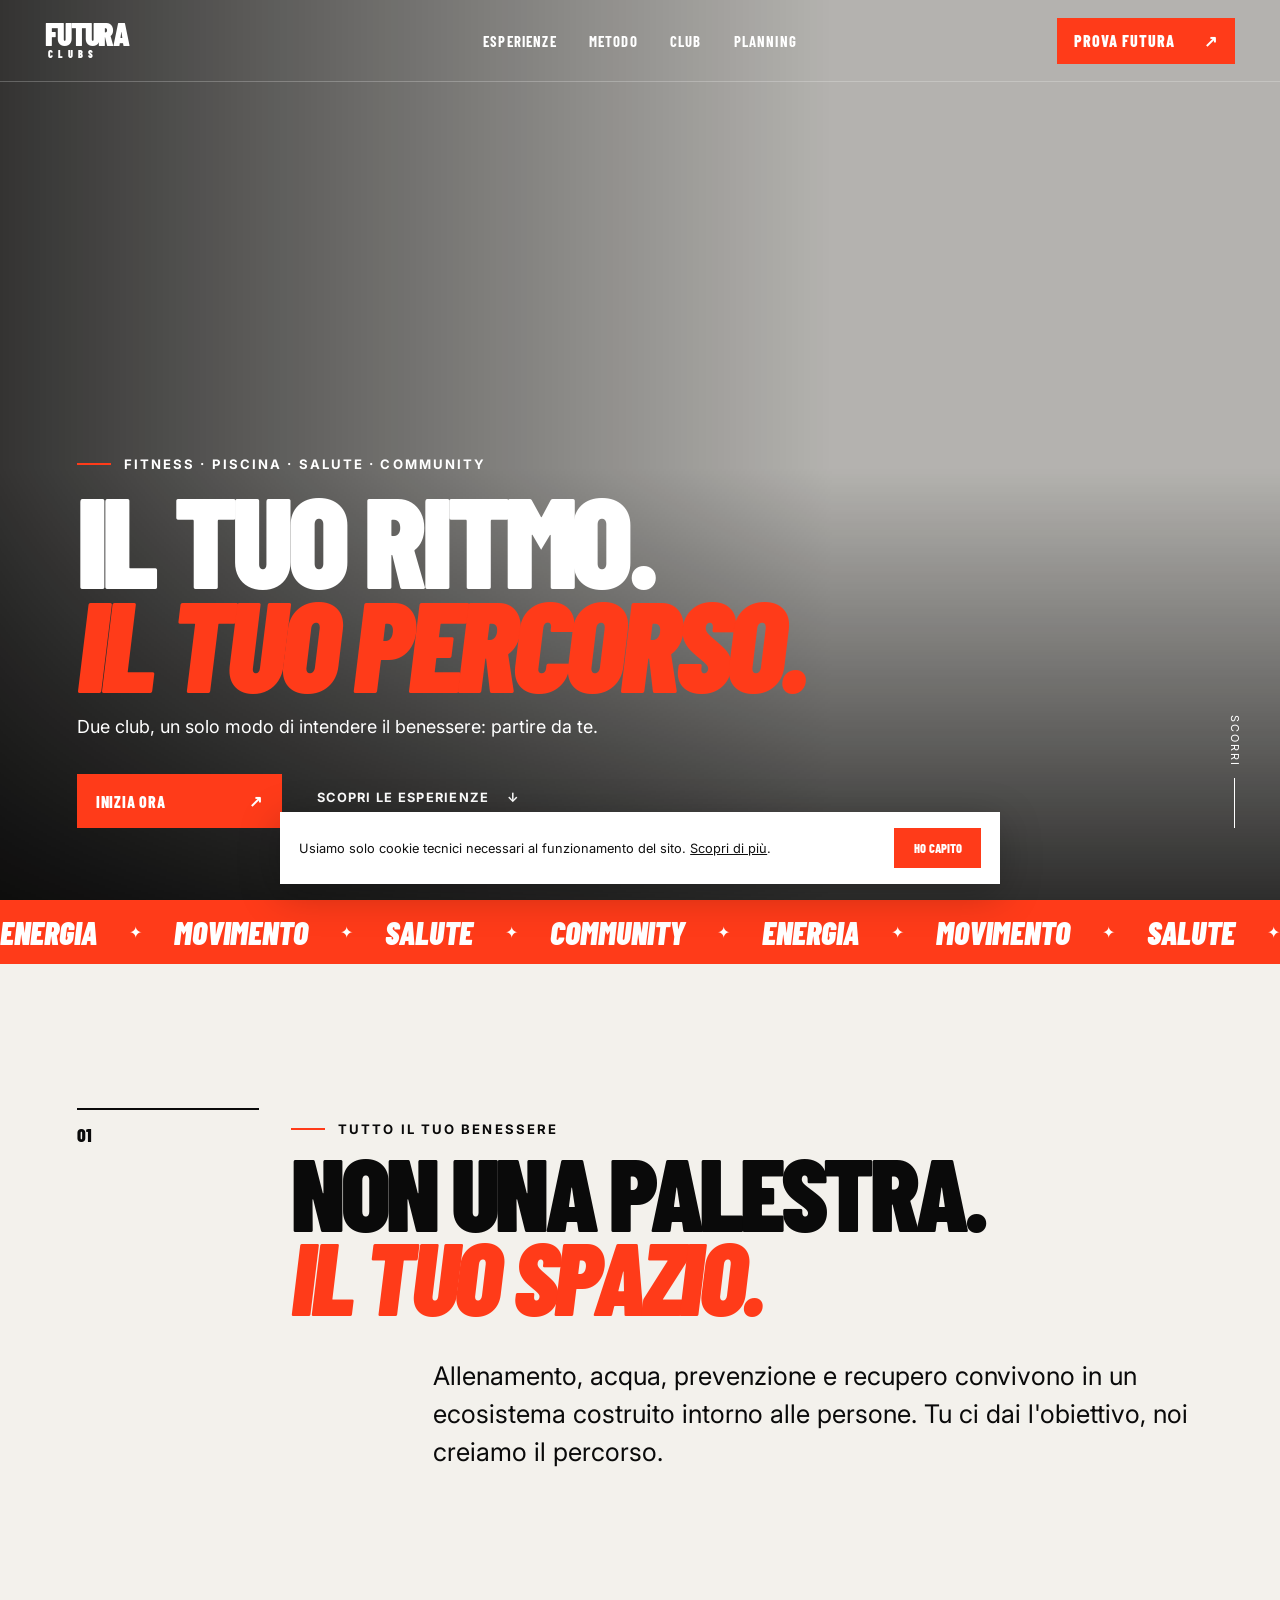
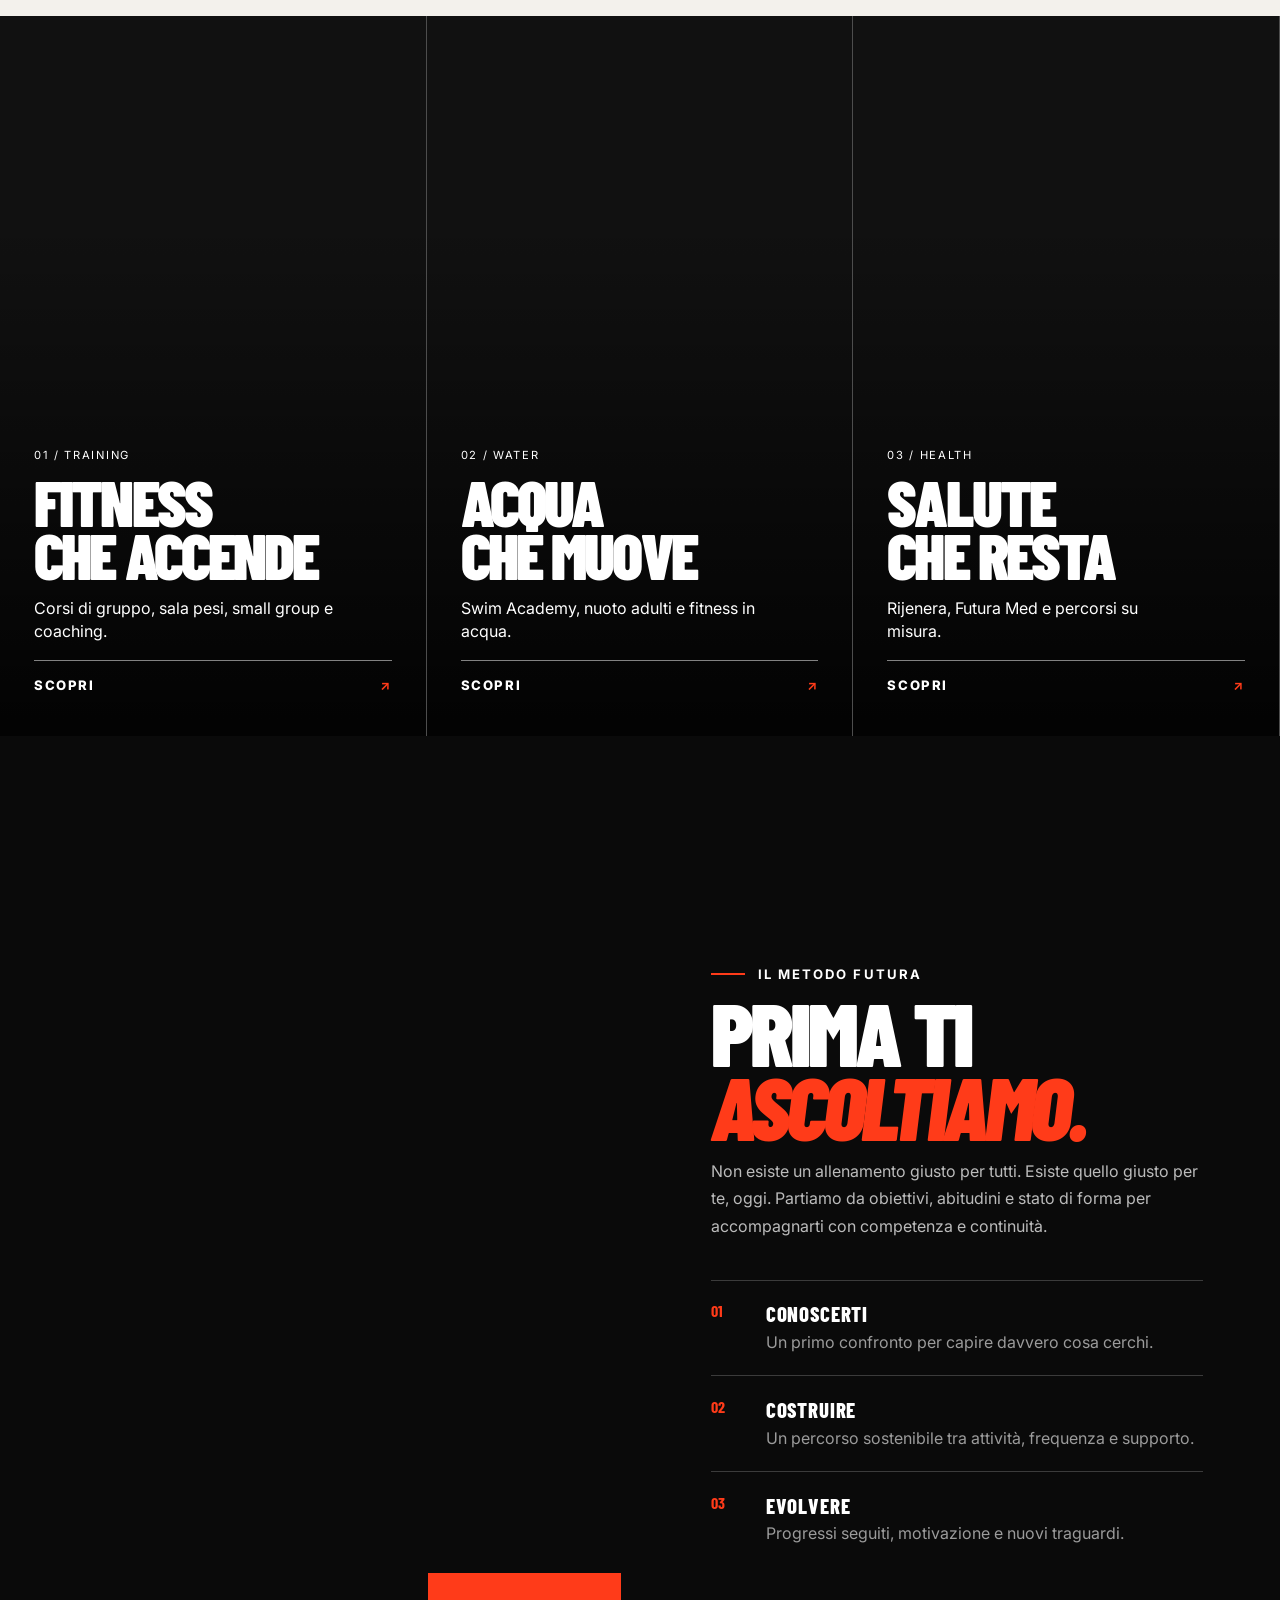
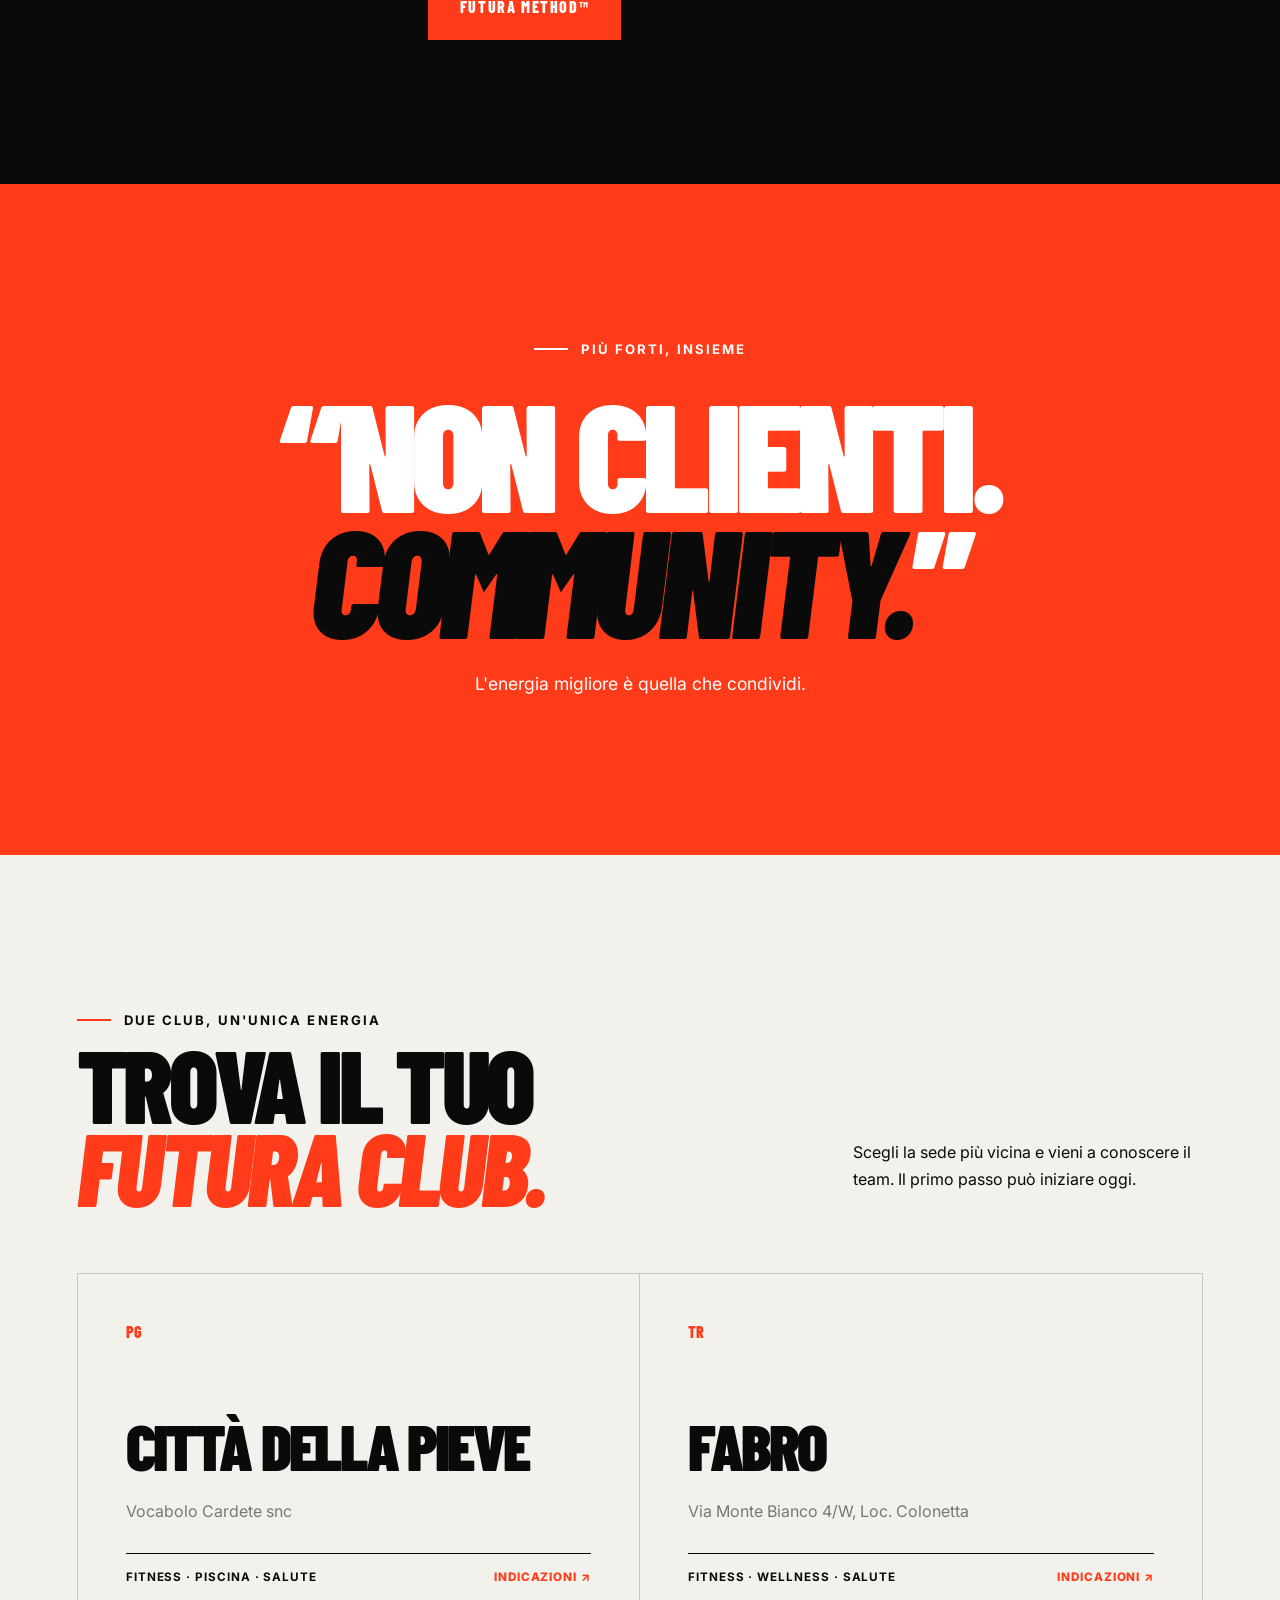
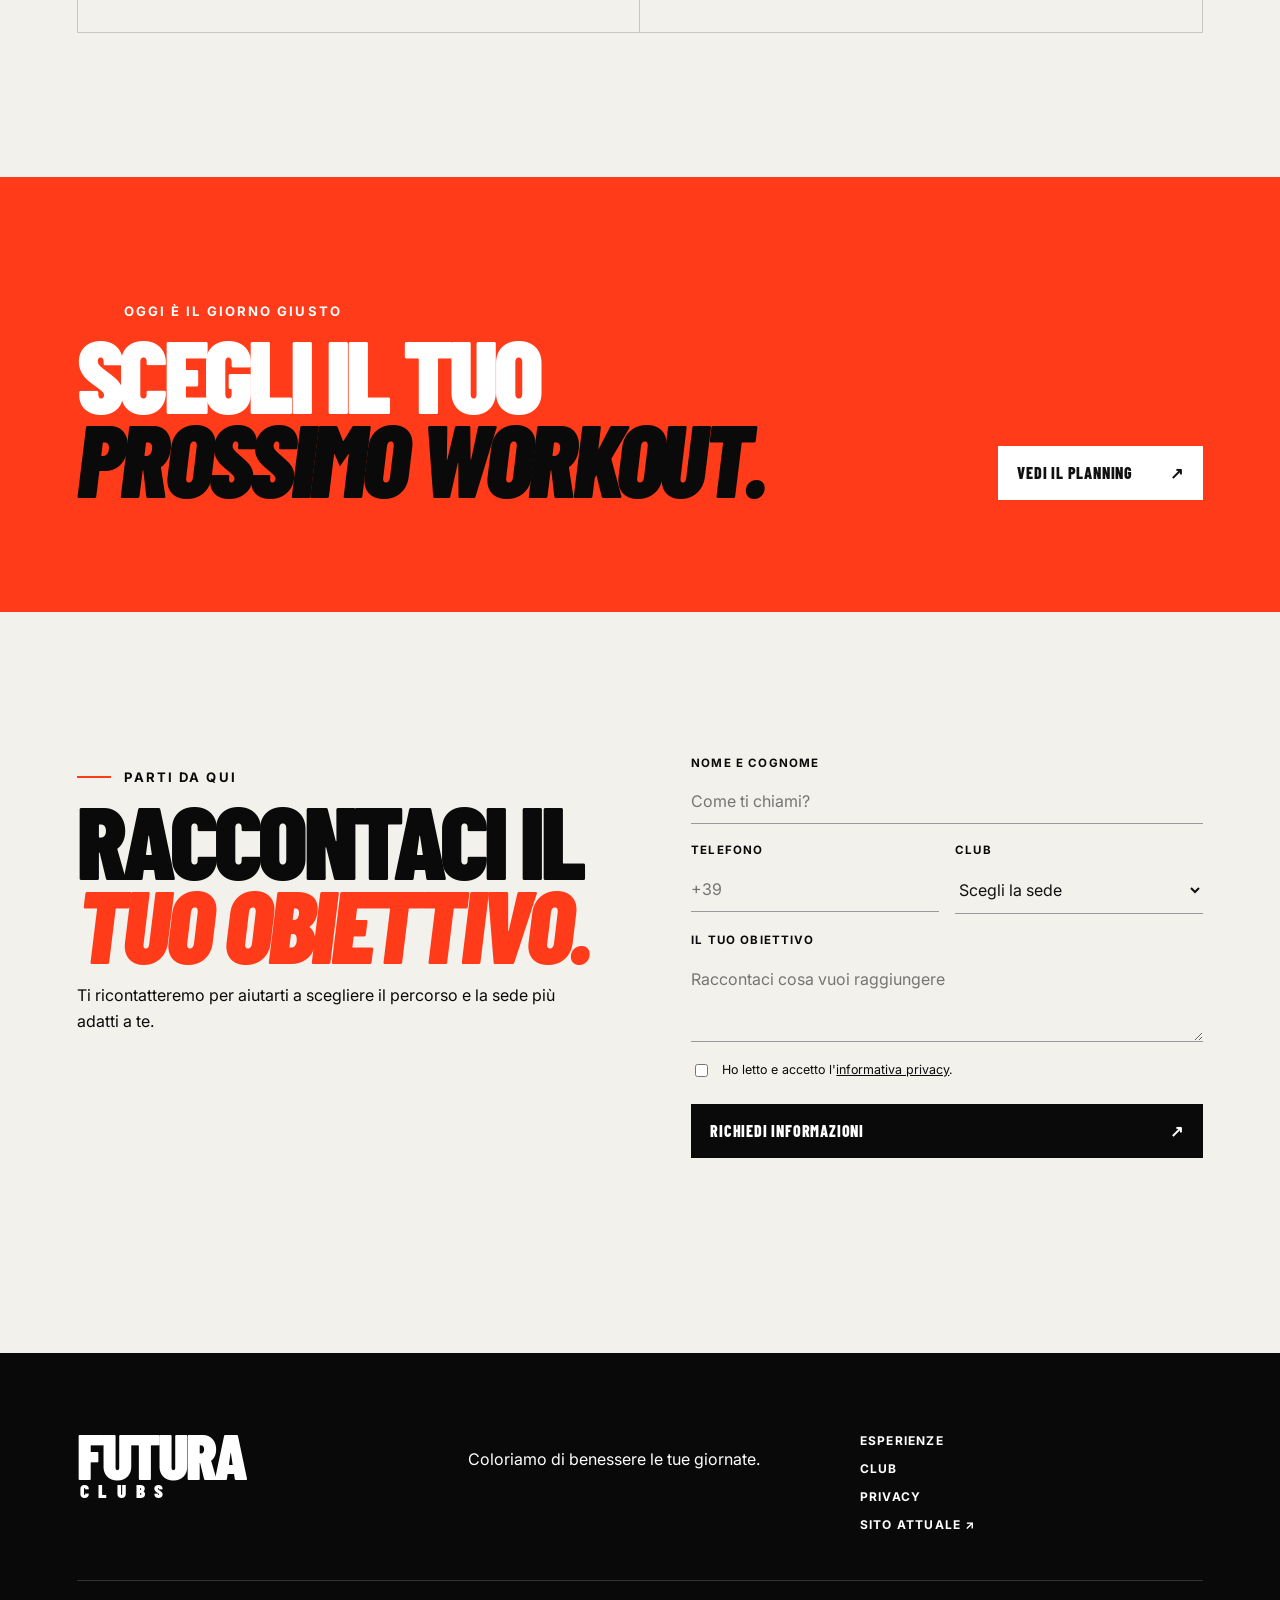
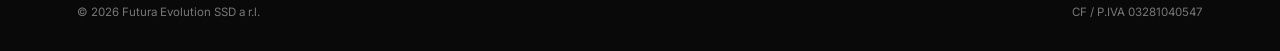
==== index.html @ 69bd761c "Add index.html for immersive Futura Clubs website" ====
<!doctype html>
<html lang="it">
<head>
  <meta charset="utf-8"><meta name="viewport" content="width=device-width,initial-scale=1"><meta name="theme-color" content="#0b0b0b">
  <meta name="description" content="Futura Clubs: fitness, piscina, salute e benessere a Città della Pieve e Fabro.">
  <title>Futura Clubs — Il tuo ritmo. Il tuo percorso.</title>
  <link rel="preconnect" href="https://fonts.googleapis.com"><link rel="preconnect" href="https://fonts.gstatic.com" crossorigin>
  <link href="https://fonts.googleapis.com/css2?family=Barlow+Condensed:ital,wght@0,600;0,700;0,800;0,900;1,800&family=Inter:wght@400;500;600&display=swap" rel="stylesheet">
  <link rel="stylesheet" href="styles.css"><script src="script.js" defer></script>
</head>
<body>
  <a class="skip-link" href="#main">Vai al contenuto</a>
  <header class="site-header" id="top">
    <a class="brand" href="#top" aria-label="Futura Clubs home"><span>FUTURA</span><small>CLUBS</small></a>
    <nav class="desktop-nav" aria-label="Navigazione principale"><a href="#experience">Esperienze</a><a href="#method">Metodo</a><a href="#clubs">Club</a><a href="#planning">Planning</a></nav>
    <a class="header-cta" href="#contact">PROVA FUTURA <span>↗</span></a>
    <button class="menu-toggle" aria-expanded="false" aria-controls="mobile-menu" aria-label="Apri menu"><span></span><span></span></button>
    <nav class="mobile-nav" id="mobile-menu" aria-label="Menu mobile"><a href="#experience">Esperienze</a><a href="#method">Metodo</a><a href="#clubs">Club</a><a href="#planning">Planning</a><a href="#contact">Prova Futura</a></nav>
  </header>
  <main id="main">
    <section class="hero" aria-labelledby="hero-title">
      <div class="hero-media" role="img" aria-label="Allenamento di gruppo ad alta energia"></div><div class="hero-overlay"></div>
      <div class="hero-content"><p class="eyebrow reveal">FITNESS · PISCINA · SALUTE · COMMUNITY</p><h1 id="hero-title" class="reveal">IL TUO RITMO.<br><em>IL TUO PERCORSO.</em></h1><p class="hero-copy reveal">Due club, un solo modo di intendere il benessere: partire da te.</p><div class="hero-actions reveal"><a class="btn btn-primary" href="#contact">INIZIA ORA <span>↗</span></a><a class="text-link" href="#experience">SCOPRI LE ESPERIENZE <span>↓</span></a></div></div>
      <div class="scroll-cue" aria-hidden="true">SCORRI <span></span></div>
    </section>
    <section class="ticker" aria-label="I valori di Futura Clubs"><div class="ticker-track"><span>ENERGIA</span><i>✦</i><span>MOVIMENTO</span><i>✦</i><span>SALUTE</span><i>✦</i><span>COMMUNITY</span><i>✦</i><span>ENERGIA</span><i>✦</i><span>MOVIMENTO</span><i>✦</i><span>SALUTE</span><i>✦</i><span>COMMUNITY</span><i>✦</i></div></section>
    <section class="intro section-pad" id="experience"><div class="section-number">01</div><div class="intro-copy"><p class="eyebrow dark reveal">TUTTO IL TUO BENESSERE</p><h2 class="reveal">NON UNA PALESTRA.<br><em>IL TUO SPAZIO.</em></h2><p class="lead reveal">Allenamento, acqua, prevenzione e recupero convivono in un ecosistema costruito intorno alle persone. Tu ci dai l'obiettivo, noi creiamo il percorso.</p></div></section>
    <section class="experiences">
      <article class="experience-card fitness"><div class="card-bg"></div><div class="card-shade"></div><div class="card-content"><span>01 / TRAINING</span><h3>FITNESS<br>CHE ACCENDE</h3><p>Corsi di gruppo, sala pesi, small group e coaching.</p><a href="#contact">SCOPRI <b>↗</b></a></div></article>
      <article class="experience-card swim"><div class="card-bg"></div><div class="card-shade"></div><div class="card-content"><span>02 / WATER</span><h3>ACQUA<br>CHE MUOVE</h3><p>Swim Academy, nuoto adulti e fitness in acqua.</p><a href="#contact">SCOPRI <b>↗</b></a></div></article>
      <article class="experience-card health"><div class="card-bg"></div><div class="card-shade"></div><div class="card-content"><span>03 / HEALTH</span><h3>SALUTE<br>CHE RESTA</h3><p>Rijenera, Futura Med e percorsi su misura.</p><a href="#contact">SCOPRI <b>↗</b></a></div></article>
    </section>
    <section class="method section-pad" id="method">
      <div class="method-visual reveal"><div class="image-label">FUTURA METHOD™</div></div>
      <div class="method-copy"><p class="eyebrow reveal">IL METODO FUTURA</p><h2 class="reveal">PRIMA TI<br><em>ASCOLTIAMO.</em></h2><p class="reveal">Non esiste un allenamento giusto per tutti. Esiste quello giusto per te, oggi. Partiamo da obiettivi, abitudini e stato di forma per accompagnarti con competenza e continuità.</p><ol class="steps"><li class="reveal"><b>01</b><div><strong>CONOSCERTI</strong><span>Un primo confronto per capire davvero cosa cerchi.</span></div></li><li class="reveal"><b>02</b><div><strong>COSTRUIRE</strong><span>Un percorso sostenibile tra attività, frequenza e supporto.</span></div></li><li class="reveal"><b>03</b><div><strong>EVOLVERE</strong><span>Progressi seguiti, motivazione e nuovi traguardi.</span></div></li></ol></div>
    </section>
    <section class="manifesto"><p class="eyebrow reveal">PIÙ FORTI, INSIEME</p><blockquote class="reveal">“NON CLIENTI.<br><em>COMMUNITY.</em>”</blockquote><p class="reveal">L'energia migliore è quella che condividi.</p></section>
    <section class="clubs section-pad" id="clubs">
      <div class="clubs-head"><div><p class="eyebrow dark reveal">DUE CLUB, UN'UNICA ENERGIA</p><h2 class="reveal">TROVA IL TUO<br><em>FUTURA CLUB.</em></h2></div><p class="reveal">Scegli la sede più vicina e vieni a conoscere il team. Il primo passo può iniziare oggi.</p></div>
      <div class="club-grid"><article class="club-card reveal"><span>PG</span><h3>CITTÀ DELLA PIEVE</h3><p>Vocabolo Cardete snc</p><div class="club-meta"><b>FITNESS · PISCINA · SALUTE</b><a href="https://maps.google.com/?q=Vocabolo+Cardete+Citta+della+Pieve" target="_blank" rel="noopener">INDICAZIONI ↗</a></div></article><article class="club-card reveal"><span>TR</span><h3>FABRO</h3><p>Via Monte Bianco 4/W, Loc. Colonetta</p><div class="club-meta"><b>FITNESS · WELLNESS · SALUTE</b><a href="https://maps.google.com/?q=Via+Monte+Bianco+4W+Fabro" target="_blank" rel="noopener">INDICAZIONI ↗</a></div></article></div>
    </section>
    <section class="planning" id="planning"><div><p class="eyebrow reveal">OGGI È IL GIORNO GIUSTO</p><h2 class="reveal">SCEGLI IL TUO<br><em>PROSSIMO WORKOUT.</em></h2></div><a class="btn btn-light reveal" href="https://www.futuraclubs.it/planning/" target="_blank" rel="noopener">VEDI IL PLANNING <span>↗</span></a></section>
    <section class="contact section-pad" id="contact">
      <div class="contact-copy"><p class="eyebrow dark reveal">PARTI DA QUI</p><h2 class="reveal">RACCONTACI IL<br><em>TUO OBIETTIVO.</em></h2><p class="reveal">Ti ricontatteremo per aiutarti a scegliere il percorso e la sede più adatti a te.</p></div>
      <form class="lead-form reveal" id="lead-form"><div class="field"><label for="name">Nome e cognome</label><input id="name" name="name" autocomplete="name" required placeholder="Come ti chiami?"></div><div class="field-row"><div class="field"><label for="phone">Telefono</label><input id="phone" name="phone" type="tel" autocomplete="tel" required placeholder="+39"></div><div class="field"><label for="club">Club</label><select id="club" name="club" required><option value="">Scegli la sede</option><option>Città della Pieve</option><option>Fabro</option></select></div></div><div class="field"><label for="goal">Il tuo obiettivo</label><textarea id="goal" name="goal" rows="3" placeholder="Raccontaci cosa vuoi raggiungere"></textarea></div><label class="check"><input type="checkbox" required><span>Ho letto e accetto l'<a href="privacy.html">informativa privacy</a>.</span></label><button class="btn btn-dark" type="submit">RICHIEDI INFORMAZIONI <span>↗</span></button><p class="form-status" role="status"></p></form>
    </section>
  </main>
  <footer><div class="footer-brand"><span>FUTURA</span><small>CLUBS</small></div><p>Coloriamo di benessere le tue giornate.</p><div class="footer-links"><a href="#experience">Esperienze</a><a href="#clubs">Club</a><a href="privacy.html">Privacy</a><a href="https://www.futuraclubs.it" target="_blank" rel="noopener">Sito attuale ↗</a></div><div class="footer-bottom"><span>© <span id="year"></span> Futura Evolution SSD a r.l.</span><span>CF / P.IVA 03281040547</span></div></footer>
  <div class="cookie-banner" role="dialog" aria-label="Preferenze cookie"><p>Usiamo solo cookie tecnici necessari al funzionamento del sito. <a href="privacy.html">Scopri di più</a>.</p><button id="accept-cookies">HO CAPITO</button></div>
</body></html>
---- styles.css ----
:root{--ink:#0a0a0a;--paper:#f3f1ec;--white:#fff;--accent:#ff3b19;--line:rgba(10,10,10,.18);--display:"Barlow Condensed",sans-serif;--body:"Inter",sans-serif}
*{box-sizing:border-box}html{scroll-behavior:smooth}body{margin:0;background:var(--paper);color:var(--ink);font-family:var(--body);font-size:16px;overflow-x:hidden}a{color:inherit;text-decoration:none}button,input,select,textarea{font:inherit}.skip-link{position:fixed;left:1rem;top:-5rem;background:#fff;padding:1rem;z-index:1000}.skip-link:focus{top:1rem}
.site-header{height:82px;padding:0 3.5vw;position:absolute;inset:0 0 auto;z-index:20;display:grid;grid-template-columns:1fr auto 1fr;align-items:center;color:#fff;border-bottom:1px solid rgba(255,255,255,.23);transition:.25s}.brand,.footer-brand{font-family:var(--display);font-weight:900;line-height:.68;letter-spacing:-.05em;font-size:2rem;display:flex;flex-direction:column;width:max-content}.brand small,.footer-brand small{font-size:.64rem;letter-spacing:.5em;margin:7px 0 0 3px}.desktop-nav{display:flex;gap:2rem;font-family:var(--display);font-weight:700;font-size:.92rem;letter-spacing:.08em;text-transform:uppercase}.desktop-nav a{position:relative}.desktop-nav a:after{content:"";height:2px;background:var(--accent);position:absolute;left:0;right:100%;bottom:-7px;transition:.25s}.desktop-nav a:hover:after{right:0}.header-cta{justify-self:end;background:var(--accent);padding:13px 17px;font-family:var(--display);font-weight:800;letter-spacing:.06em}.header-cta span,.btn span{margin-left:1.6rem}.menu-toggle,.mobile-nav{display:none}
.hero{height:100svh;min-height:680px;color:#fff;position:relative;display:flex;align-items:flex-end;padding:0 6vw 8vh;overflow:hidden}.hero-media{position:absolute;inset:0;background:url("https://images.unsplash.com/photo-1534438327276-14e5300c3a48?auto=format&fit=crop&w=2200&q=88") center 35%/cover;animation:heroZoom 14s ease-out both}.hero-overlay{position:absolute;inset:0;background:linear-gradient(90deg,rgba(0,0,0,.79) 0%,rgba(0,0,0,.26) 65%),linear-gradient(0deg,rgba(0,0,0,.75),transparent 48%)}@keyframes heroZoom{from{transform:scale(1.08)}to{transform:scale(1)}}.hero-content{position:relative;z-index:2;max-width:1040px}.eyebrow{font:700 .82rem var(--body);letter-spacing:.16em;color:#fff;text-transform:uppercase;display:flex;align-items:center;gap:.8rem}.eyebrow:before{content:"";width:34px;height:2px;background:var(--accent)}.eyebrow.dark{color:var(--ink)}h1,h2,h3,blockquote{font-family:var(--display);font-weight:900;text-transform:uppercase;margin:0;line-height:.82;letter-spacing:-.045em}h1{font-size:clamp(4.8rem,10vw,10rem)}h1 em,h2 em,blockquote em{color:var(--accent);font-style:italic}.hero-copy{font-size:clamp(1rem,1.4vw,1.25rem);max-width:530px;line-height:1.6}.hero-actions{display:flex;align-items:center;gap:2.2rem;margin-top:2rem}.btn{display:inline-flex;align-items:center;justify-content:space-between;border:0;min-width:205px;padding:17px 19px;font-family:var(--display);font-weight:800;letter-spacing:.05em;cursor:pointer;transition:.2s}.btn:hover{transform:translateY(-3px)}.btn-primary{background:var(--accent);color:#fff}.text-link{font:700 .8rem var(--body);letter-spacing:.1em;border-bottom:1px solid rgba(255,255,255,.55);padding-bottom:7px}.text-link span{margin-left:.8rem}.scroll-cue{position:absolute;right:3vw;bottom:8vh;z-index:2;font-size:.68rem;letter-spacing:.18em;writing-mode:vertical-rl;display:flex;align-items:center;gap:.7rem}.scroll-cue span{height:50px;width:1px;background:#fff}
.ticker{background:var(--accent);color:#fff;overflow:hidden;padding:13px 0}.ticker-track{display:flex;gap:2rem;width:max-content;animation:ticker 24s linear infinite;align-items:center}.ticker span{font:900 2rem var(--display);font-style:italic}.ticker i{font-style:normal}@keyframes ticker{to{transform:translateX(-50%)}}
.section-pad{padding:9rem 6vw}.intro{display:grid;grid-template-columns:1fr 5fr;gap:2rem}.section-number{font:800 1.2rem var(--display);border-top:2px solid;padding-top:.8rem}.intro-copy{max-width:980px}.intro h2,.clubs h2,.contact h2{font-size:clamp(4rem,8vw,8.4rem)}.lead{font-size:clamp(1.15rem,2vw,1.65rem);line-height:1.5;max-width:770px;margin:2.4rem 0 0 auto}
.experiences{display:grid;grid-template-columns:repeat(3,1fr);min-height:720px;background:#111}.experience-card{position:relative;overflow:hidden;color:#fff;min-height:720px;border-right:1px solid rgba(255,255,255,.25)}.card-bg,.card-shade{position:absolute;inset:0;transition:transform .65s}.fitness .card-bg{background:url("https://images.unsplash.com/photo-1574680096145-d05b474e2155?auto=format&fit=crop&w=1200&q=84") center/cover}.swim .card-bg{background:url("https://images.unsplash.com/photo-1530549387789-4c1017266635?auto=format&fit=crop&w=1200&q=84") center/cover}.health .card-bg{background:url("https://images.unsplash.com/photo-1518611012118-696072aa579a?auto=format&fit=crop&w=1200&q=84") center/cover}.card-shade{background:linear-gradient(0deg,rgba(0,0,0,.85),rgba(0,0,0,.02) 70%)}.experience-card:hover .card-bg{transform:scale(1.06)}.card-content{position:absolute;inset:auto 8% 6%;z-index:2}.card-content>span{font-size:.7rem;letter-spacing:.15em}.card-content h3{font-size:clamp(3.2rem,5vw,5.4rem);margin:.8rem 0 1rem}.card-content p{min-height:44px;max-width:300px;line-height:1.45}.card-content a{display:flex;justify-content:space-between;border-top:1px solid rgba(255,255,255,.5);padding-top:1rem;font:800 .82rem var(--body);letter-spacing:.12em}.card-content b{color:var(--accent)}
.method{background:var(--ink);color:#fff;display:grid;grid-template-columns:1.05fr .95fr;gap:7vw;align-items:center}.method-visual{height:760px;background:url("https://images.unsplash.com/photo-1581009146145-b5ef050c2e1e?auto=format&fit=crop&w=1400&q=88") center/cover;position:relative}.image-label{position:absolute;bottom:0;right:0;background:var(--accent);padding:1.5rem 2rem;font:800 1rem var(--display);letter-spacing:.1em}.method-copy h2{font-size:clamp(4rem,7vw,7rem)}.method-copy>p:not(.eyebrow){max-width:590px;color:#bbb;line-height:1.7}.steps{list-style:none;padding:1.5rem 0 0;margin:0}.steps li{display:grid;grid-template-columns:55px 1fr;border-top:1px solid #3b3b3b;padding:1.3rem 0}.steps li>b{color:var(--accent);font-family:var(--display)}.steps strong{display:block;font:800 1.3rem var(--display);letter-spacing:.04em}.steps span{display:block;color:#9b9b9b;margin-top:.3rem;line-height:1.45}
.manifesto{background:var(--accent);color:#fff;text-align:center;padding:9rem 2rem}.manifesto .eyebrow{justify-content:center}.manifesto .eyebrow:before{background:#fff}.manifesto blockquote{font-size:clamp(5rem,12vw,12rem);margin:2rem 0}.manifesto blockquote em{color:var(--ink)}.manifesto>p:last-child{font-size:1.1rem}
.clubs-head{display:grid;grid-template-columns:2fr 1fr;align-items:end;gap:6vw}.clubs-head>p{line-height:1.7}.club-grid{display:grid;grid-template-columns:1fr 1fr;margin-top:4rem}.club-card{border:1px solid var(--line);padding:3rem;min-height:360px;display:flex;flex-direction:column;transition:.3s}.club-card+article{border-left:0}.club-card:hover{background:var(--ink);color:#fff}.club-card>span{color:var(--accent);font:800 1rem var(--display)}.club-card h3{font-size:clamp(3rem,5vw,5.8rem);margin:auto 0 .8rem}.club-card p{color:#777}.club-meta{display:flex;justify-content:space-between;align-items:center;border-top:1px solid currentColor;padding-top:1rem;margin-top:1rem;font-size:.73rem;letter-spacing:.08em}.club-meta a{color:var(--accent);font-weight:800}
.planning{background:var(--accent);color:#fff;padding:7rem 6vw;display:flex;justify-content:space-between;align-items:end}.planning h2{font-size:clamp(4rem,8vw,8rem)}.planning h2 em{color:var(--ink)}.btn-light{background:#fff;color:#111}.contact{display:grid;grid-template-columns:1fr 1fr;gap:8vw}.contact-copy p:last-child{max-width:520px;line-height:1.65}.field{display:flex;flex-direction:column;gap:.6rem;margin-bottom:1.2rem}.field-row{display:grid;grid-template-columns:1fr 1fr;gap:1rem}.field label{font:700 .72rem var(--body);letter-spacing:.1em;text-transform:uppercase}.field input,.field select,.field textarea{border:0;border-bottom:1px solid #999;background:transparent;padding:12px 0;border-radius:0;color:#111;outline:none}.field input:focus,.field select:focus,.field textarea:focus{border-color:var(--accent)}.check{display:flex;gap:.7rem;font-size:.78rem;line-height:1.5;margin:1rem 0 1.5rem}.check a{text-decoration:underline}.btn-dark{background:var(--ink);color:#fff;width:100%}.form-status{min-height:24px;font-size:.85rem;color:#296a37}
footer{background:#090909;color:#fff;padding:5rem 6vw 2rem;display:grid;grid-template-columns:1fr 1fr 1fr;gap:3rem;align-items:start}.footer-brand{font-size:4rem}.footer-brand small{font-size:1.2rem}.footer-links{display:grid;gap:.8rem;text-transform:uppercase;font:700 .75rem var(--body);letter-spacing:.1em}.footer-bottom{grid-column:1/-1;border-top:1px solid #333;padding-top:1.5rem;display:flex;justify-content:space-between;color:#777;font-size:.72rem}
.cookie-banner{position:fixed;z-index:50;left:1rem;right:1rem;bottom:1rem;background:#fff;color:#111;box-shadow:0 10px 40px rgba(0,0,0,.25);padding:1rem 1.2rem;display:none;align-items:center;justify-content:space-between;gap:2rem;max-width:720px;margin:auto}.cookie-banner.show{display:flex}.cookie-banner p{font-size:.8rem;line-height:1.5;margin:0}.cookie-banner a{text-decoration:underline}.cookie-banner button{border:0;background:var(--accent);color:#fff;font:800 .78rem var(--display);padding:.8rem 1.2rem;white-space:nowrap}.reveal{opacity:0;transform:translateY(28px);transition:opacity .75s ease,transform .75s ease}.reveal.visible{opacity:1;transform:none}
@media(max-width:900px){.site-header{grid-template-columns:1fr auto;height:70px}.desktop-nav,.header-cta{display:none}.menu-toggle{display:flex;width:42px;height:42px;background:none;border:0;flex-direction:column;align-items:center;justify-content:center;gap:7px}.menu-toggle span{width:26px;height:2px;background:#fff}.mobile-nav{display:flex;position:fixed;inset:70px 0 auto;max-height:0;overflow:hidden;background:#0a0a0a;flex-direction:column;transition:max-height .35s}.mobile-nav.open{max-height:410px}.mobile-nav a{padding:1.1rem 6vw;border-bottom:1px solid #282828;font:800 1.4rem var(--display)}.hero{padding:0 6vw 8vh;min-height:620px}.scroll-cue{display:none}.hero-actions{align-items:flex-start;flex-direction:column;gap:1.3rem}.section-pad{padding:6rem 6vw}.intro{grid-template-columns:1fr}.section-number{width:50px}.experiences{grid-template-columns:1fr}.experience-card{min-height:570px}.method{grid-template-columns:1fr}.method-visual{height:520px}.clubs-head,.contact{grid-template-columns:1fr}.club-grid{grid-template-columns:1fr}.club-card+article{border-left:1px solid var(--line);border-top:0}.planning{align-items:flex-start;gap:3rem;flex-direction:column}footer{grid-template-columns:1fr 1fr}.footer-bottom{grid-column:1/-1}}
@media(max-width:560px){h1{font-size:4.4rem}.hero-copy{max-width:290px}.intro h2,.clubs h2,.contact h2{font-size:3.7rem}.experience-card{min-height:520px}.method-visual{height:440px}.method-copy h2,.planning h2{font-size:3.8rem}.manifesto{padding:6rem 1rem}.manifesto blockquote{font-size:4.2rem}.club-card{padding:2rem;min-height:310px}.club-card h3{font-size:3.3rem}.club-meta{align-items:flex-start;gap:1rem;flex-direction:column}.field-row{grid-template-columns:1fr}footer{grid-template-columns:1fr}.footer-bottom{flex-direction:column;gap:.6rem}.cookie-banner{align-items:stretch;flex-direction:column;gap:.8rem}.cookie-banner button{width:100%}}
@media(prefers-reduced-motion:reduce){html{scroll-behavior:auto}.hero-media,.ticker-track{animation:none}.reveal{opacity:1;transform:none;transition:none}}
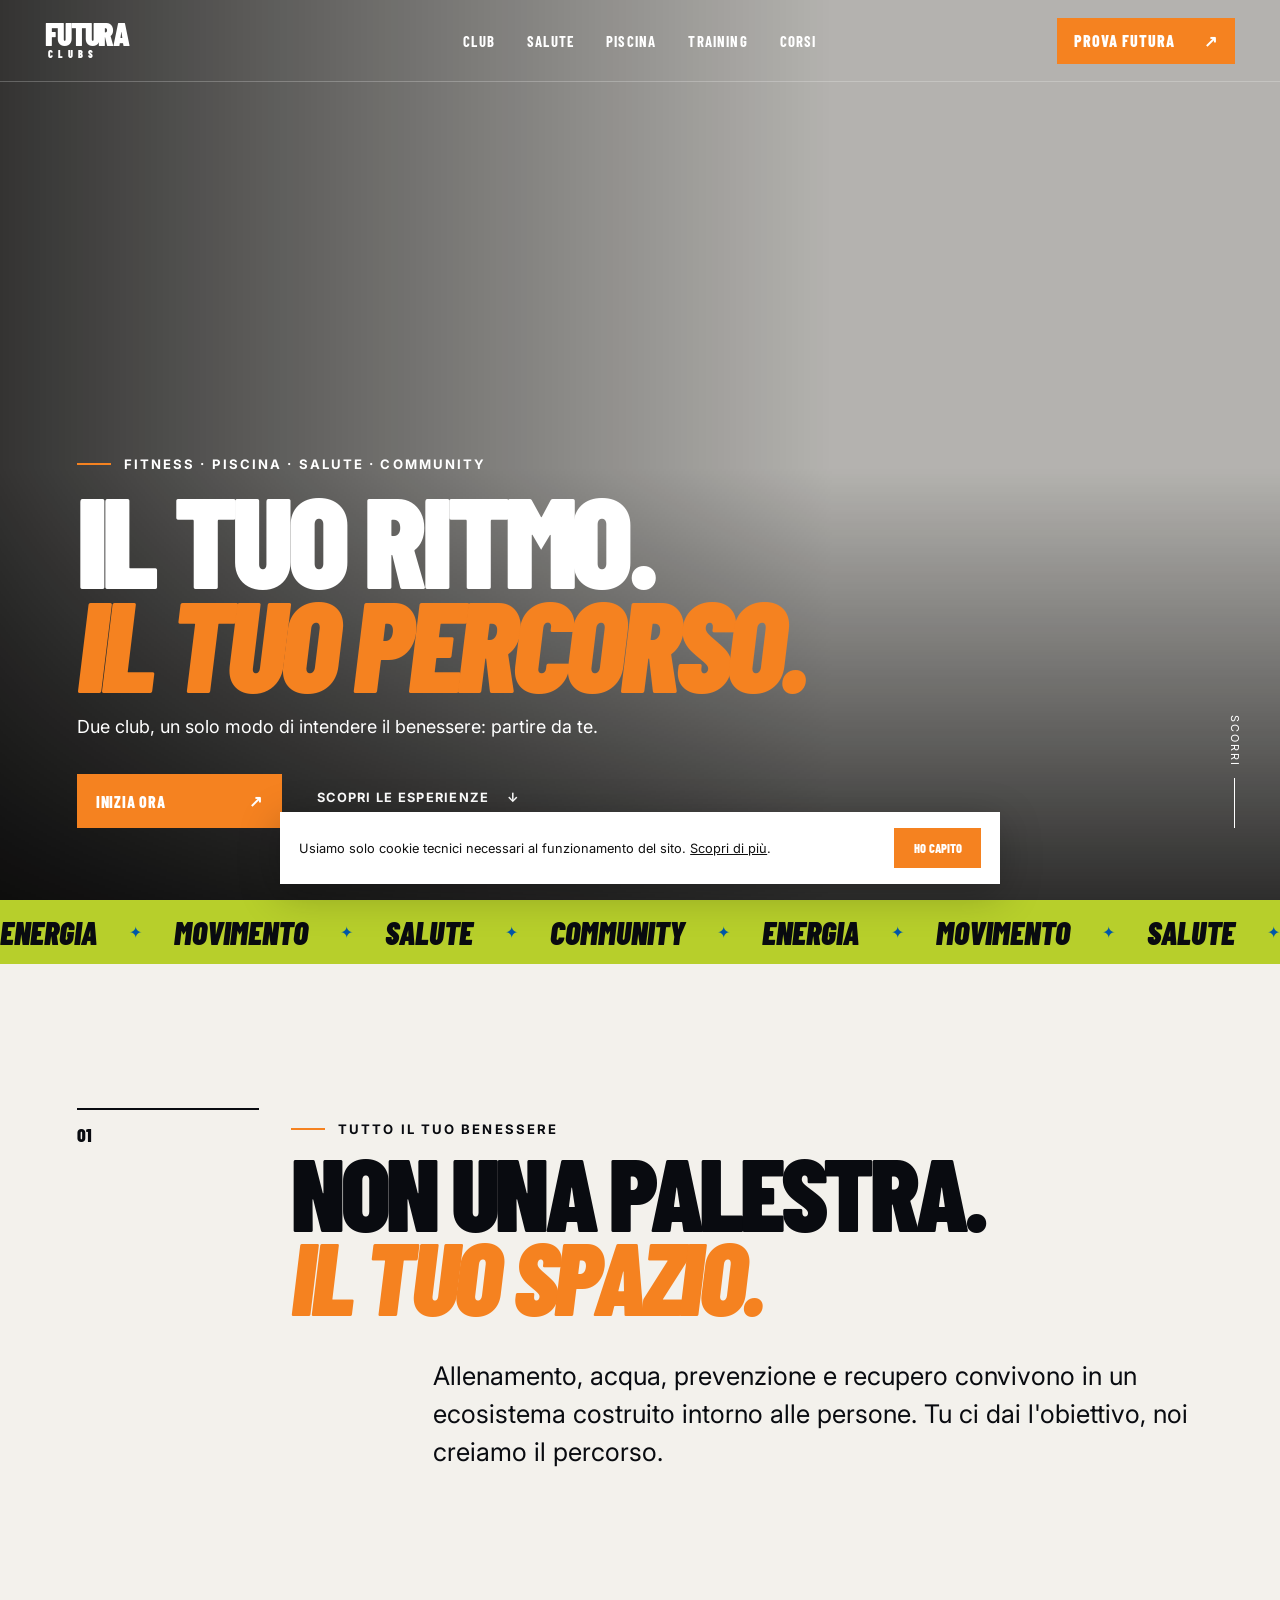
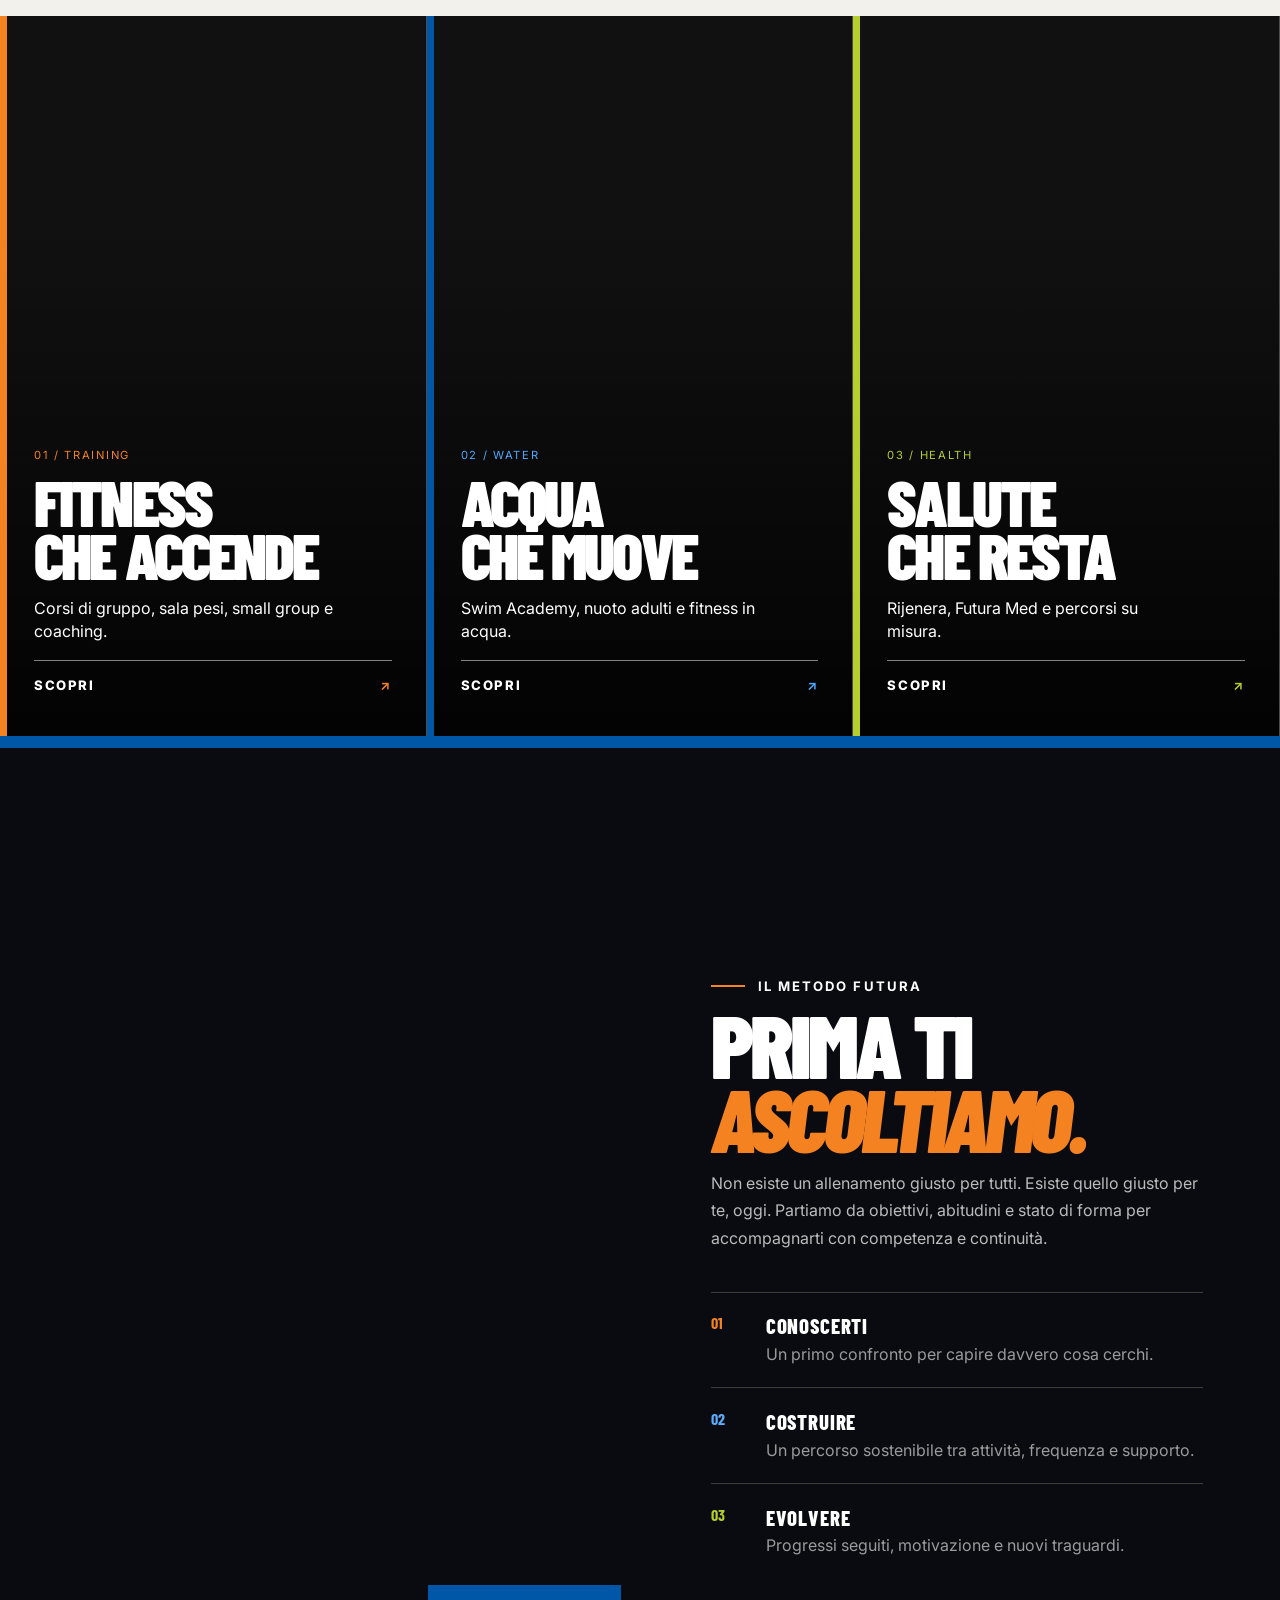
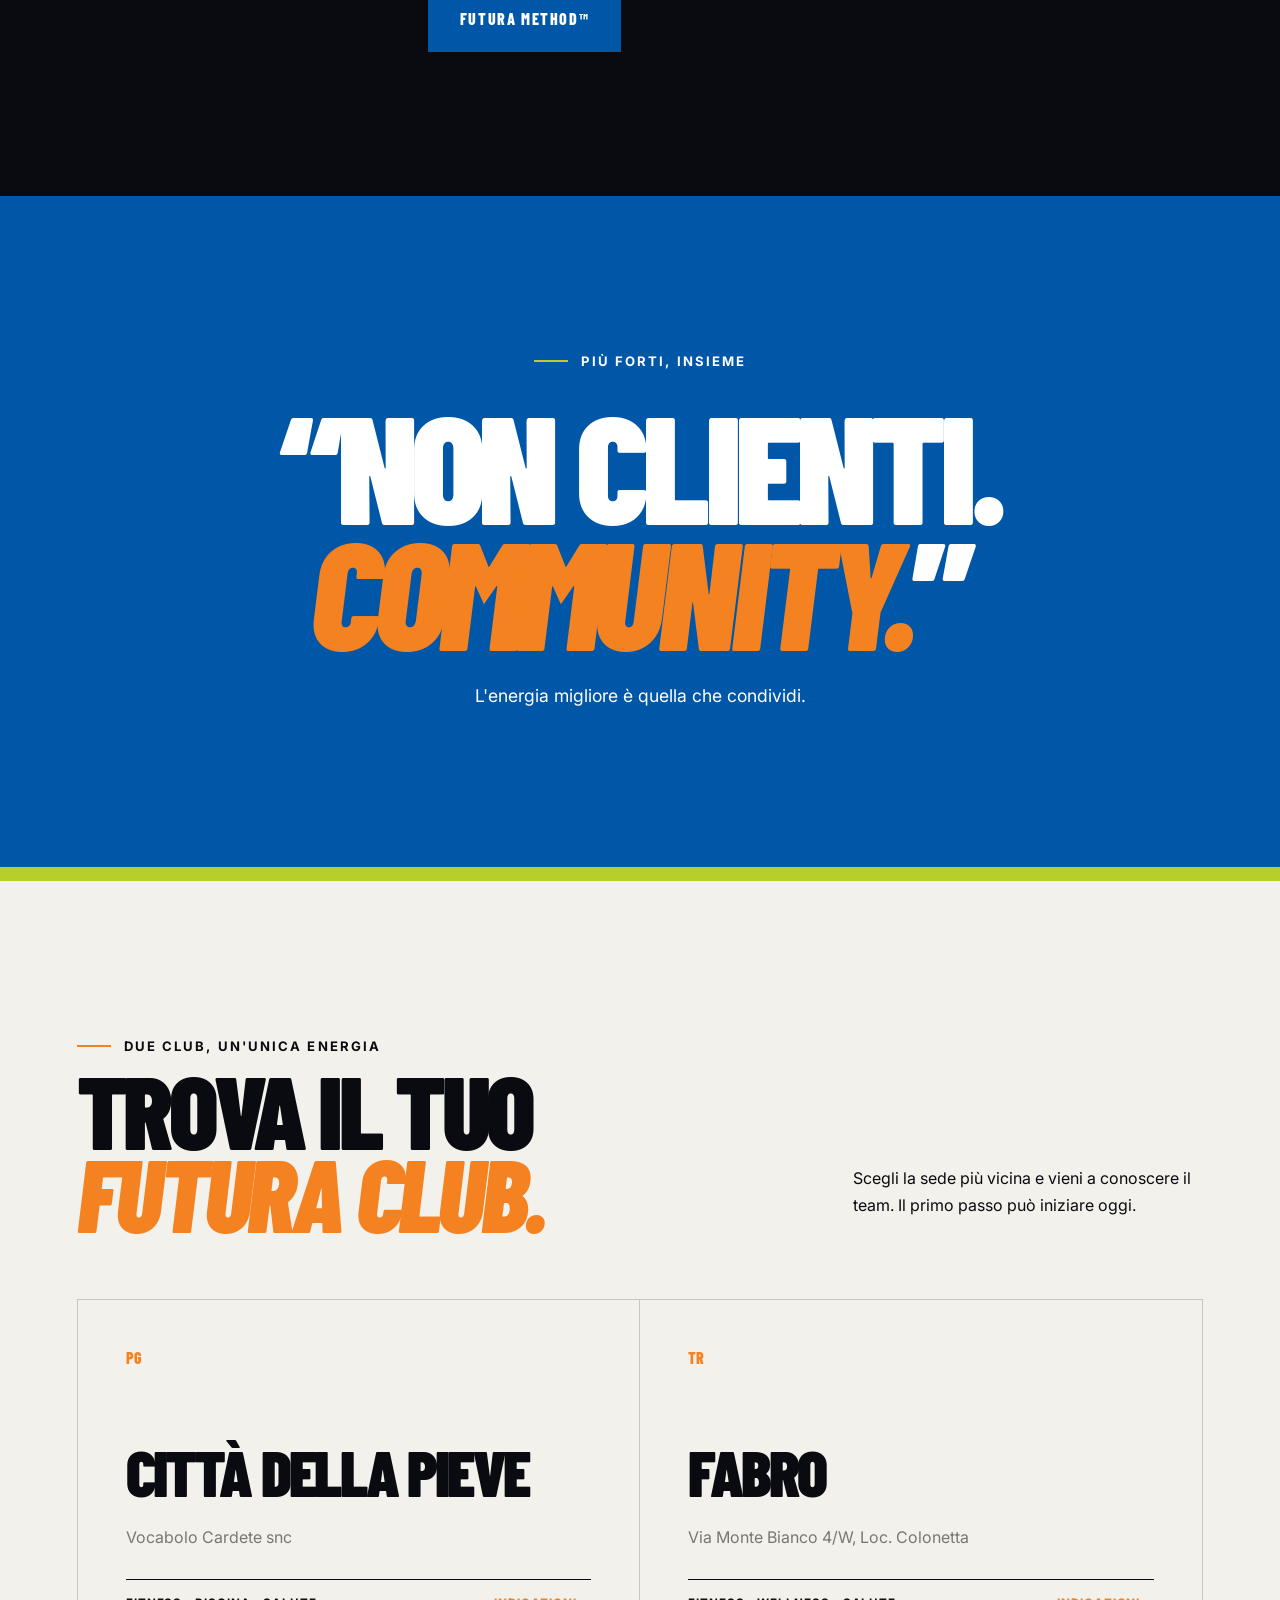
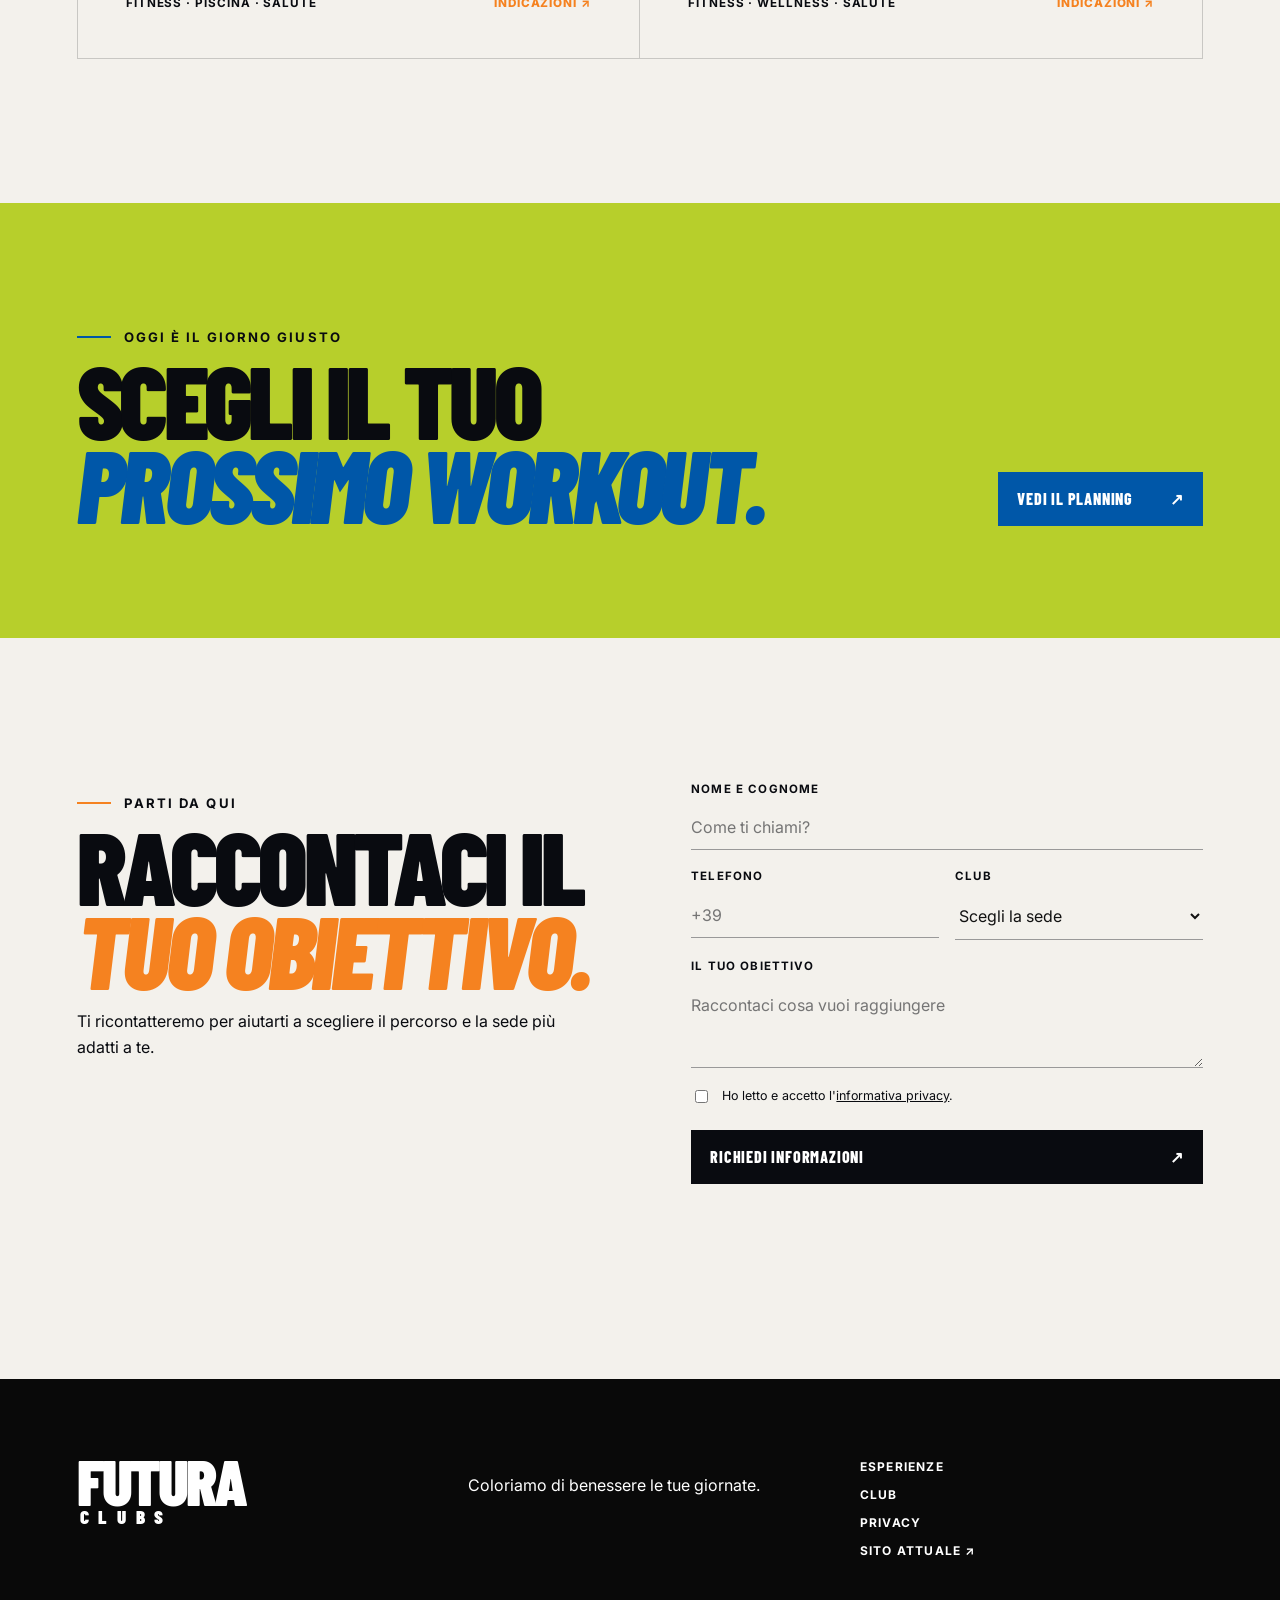
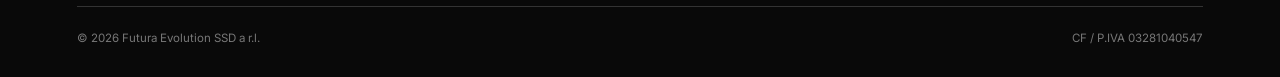
==== commit b75e0cf2: "Convert homepage navigation to multipage site" ====
--- a/index.html
+++ b/index.html
@@ -12,10 +12,10 @@
   <a class="skip-link" href="#main">Vai al contenuto</a>
   <header class="site-header" id="top">
     <a class="brand" href="#top" aria-label="Futura Clubs home"><span>FUTURA</span><small>CLUBS</small></a>
-    <nav class="desktop-nav" aria-label="Navigazione principale"><a href="#experience">Esperienze</a><a href="#method">Metodo</a><a href="#clubs">Club</a><a href="#planning">Planning</a></nav>
+    <nav class="desktop-nav" aria-label="Navigazione principale"><a href="chi-siamo.html">Club</a><a href="salute.html">Salute</a><a href="piscina.html">Piscina</a><a href="training.html">Training</a><a href="corsi.html">Corsi</a></nav>
     <a class="header-cta" href="#contact">PROVA FUTURA <span>↗</span></a>
     <button class="menu-toggle" aria-expanded="false" aria-controls="mobile-menu" aria-label="Apri menu"><span></span><span></span></button>
-    <nav class="mobile-nav" id="mobile-menu" aria-label="Menu mobile"><a href="#experience">Esperienze</a><a href="#method">Metodo</a><a href="#clubs">Club</a><a href="#planning">Planning</a><a href="#contact">Prova Futura</a></nav>
+    <nav class="mobile-nav" id="mobile-menu" aria-label="Menu mobile"><a href="chi-siamo.html">Club</a><a href="salute.html">Salute</a><a href="piscina.html">Piscina</a><a href="training.html">Training</a><a href="corsi.html">Corsi</a><a href="estetica.html">Estetica</a><a href="eventi.html">Eventi</a><a href="#contact">Prova Futura</a></nav>
   </header>
   <main id="main">
     <section class="hero" aria-labelledby="hero-title">
@@ -26,9 +26,9 @@
     <section class="ticker" aria-label="I valori di Futura Clubs"><div class="ticker-track"><span>ENERGIA</span><i>✦</i><span>MOVIMENTO</span><i>✦</i><span>SALUTE</span><i>✦</i><span>COMMUNITY</span><i>✦</i><span>ENERGIA</span><i>✦</i><span>MOVIMENTO</span><i>✦</i><span>SALUTE</span><i>✦</i><span>COMMUNITY</span><i>✦</i></div></section>
     <section class="intro section-pad" id="experience"><div class="section-number">01</div><div class="intro-copy"><p class="eyebrow dark reveal">TUTTO IL TUO BENESSERE</p><h2 class="reveal">NON UNA PALESTRA.<br><em>IL TUO SPAZIO.</em></h2><p class="lead reveal">Allenamento, acqua, prevenzione e recupero convivono in un ecosistema costruito intorno alle persone. Tu ci dai l'obiettivo, noi creiamo il percorso.</p></div></section>
     <section class="experiences">
-      <article class="experience-card fitness"><div class="card-bg"></div><div class="card-shade"></div><div class="card-content"><span>01 / TRAINING</span><h3>FITNESS<br>CHE ACCENDE</h3><p>Corsi di gruppo, sala pesi, small group e coaching.</p><a href="#contact">SCOPRI <b>↗</b></a></div></article>
-      <article class="experience-card swim"><div class="card-bg"></div><div class="card-shade"></div><div class="card-content"><span>02 / WATER</span><h3>ACQUA<br>CHE MUOVE</h3><p>Swim Academy, nuoto adulti e fitness in acqua.</p><a href="#contact">SCOPRI <b>↗</b></a></div></article>
-      <article class="experience-card health"><div class="card-bg"></div><div class="card-shade"></div><div class="card-content"><span>03 / HEALTH</span><h3>SALUTE<br>CHE RESTA</h3><p>Rijenera, Futura Med e percorsi su misura.</p><a href="#contact">SCOPRI <b>↗</b></a></div></article>
+      <article class="experience-card fitness"><div class="card-bg"></div><div class="card-shade"></div><div class="card-content"><span>01 / TRAINING</span><h3>FITNESS<br>CHE ACCENDE</h3><p>Corsi di gruppo, sala pesi, small group e coaching.</p><a href="training.html">SCOPRI <b>↗</b></a></div></article>
+      <article class="experience-card swim"><div class="card-bg"></div><div class="card-shade"></div><div class="card-content"><span>02 / WATER</span><h3>ACQUA<br>CHE MUOVE</h3><p>Swim Academy, nuoto adulti e fitness in acqua.</p><a href="piscina.html">SCOPRI <b>↗</b></a></div></article>
+      <article class="experience-card health"><div class="card-bg"></div><div class="card-shade"></div><div class="card-content"><span>03 / HEALTH</span><h3>SALUTE<br>CHE RESTA</h3><p>Rijenera, Futura Med e percorsi su misura.</p><a href="salute.html">SCOPRI <b>↗</b></a></div></article>
     </section>
     <section class="method section-pad" id="method">
       <div class="method-visual reveal"><div class="image-label">FUTURA METHOD™</div></div>
--- a/styles.css
+++ b/styles.css
@@ -1,4 +1,4 @@
-:root{--ink:#0a0a0a;--paper:#f3f1ec;--white:#fff;--accent:#ff3b19;--line:rgba(10,10,10,.18);--display:"Barlow Condensed",sans-serif;--body:"Inter",sans-serif}
+:root{--ink:#090b10;--paper:#f3f1ec;--white:#fff;--blue:#0057a8;--orange:#f58220;--lime:#b7cf2b;--accent:var(--orange);--line:rgba(10,10,10,.18);--display:"Barlow Condensed",sans-serif;--body:"Inter",sans-serif}
 *{box-sizing:border-box}html{scroll-behavior:smooth}body{margin:0;background:var(--paper);color:var(--ink);font-family:var(--body);font-size:16px;overflow-x:hidden}a{color:inherit;text-decoration:none}button,input,select,textarea{font:inherit}.skip-link{position:fixed;left:1rem;top:-5rem;background:#fff;padding:1rem;z-index:1000}.skip-link:focus{top:1rem}
 .site-header{height:82px;padding:0 3.5vw;position:absolute;inset:0 0 auto;z-index:20;display:grid;grid-template-columns:1fr auto 1fr;align-items:center;color:#fff;border-bottom:1px solid rgba(255,255,255,.23);transition:.25s}.brand,.footer-brand{font-family:var(--display);font-weight:900;line-height:.68;letter-spacing:-.05em;font-size:2rem;display:flex;flex-direction:column;width:max-content}.brand small,.footer-brand small{font-size:.64rem;letter-spacing:.5em;margin:7px 0 0 3px}.desktop-nav{display:flex;gap:2rem;font-family:var(--display);font-weight:700;font-size:.92rem;letter-spacing:.08em;text-transform:uppercase}.desktop-nav a{position:relative}.desktop-nav a:after{content:"";height:2px;background:var(--accent);position:absolute;left:0;right:100%;bottom:-7px;transition:.25s}.desktop-nav a:hover:after{right:0}.header-cta{justify-self:end;background:var(--accent);padding:13px 17px;font-family:var(--display);font-weight:800;letter-spacing:.06em}.header-cta span,.btn span{margin-left:1.6rem}.menu-toggle,.mobile-nav{display:none}
 .hero{height:100svh;min-height:680px;color:#fff;position:relative;display:flex;align-items:flex-end;padding:0 6vw 8vh;overflow:hidden}.hero-media{position:absolute;inset:0;background:url("https://images.unsplash.com/photo-1534438327276-14e5300c3a48?auto=format&fit=crop&w=2200&q=88") center 35%/cover;animation:heroZoom 14s ease-out both}.hero-overlay{position:absolute;inset:0;background:linear-gradient(90deg,rgba(0,0,0,.79) 0%,rgba(0,0,0,.26) 65%),linear-gradient(0deg,rgba(0,0,0,.75),transparent 48%)}@keyframes heroZoom{from{transform:scale(1.08)}to{transform:scale(1)}}.hero-content{position:relative;z-index:2;max-width:1040px}.eyebrow{font:700 .82rem var(--body);letter-spacing:.16em;color:#fff;text-transform:uppercase;display:flex;align-items:center;gap:.8rem}.eyebrow:before{content:"";width:34px;height:2px;background:var(--accent)}.eyebrow.dark{color:var(--ink)}h1,h2,h3,blockquote{font-family:var(--display);font-weight:900;text-transform:uppercase;margin:0;line-height:.82;letter-spacing:-.045em}h1{font-size:clamp(4.8rem,10vw,10rem)}h1 em,h2 em,blockquote em{color:var(--accent);font-style:italic}.hero-copy{font-size:clamp(1rem,1.4vw,1.25rem);max-width:530px;line-height:1.6}.hero-actions{display:flex;align-items:center;gap:2.2rem;margin-top:2rem}.btn{display:inline-flex;align-items:center;justify-content:space-between;border:0;min-width:205px;padding:17px 19px;font-family:var(--display);font-weight:800;letter-spacing:.05em;cursor:pointer;transition:.2s}.btn:hover{transform:translateY(-3px)}.btn-primary{background:var(--accent);color:#fff}.text-link{font:700 .8rem var(--body);letter-spacing:.1em;border-bottom:1px solid rgba(255,255,255,.55);padding-bottom:7px}.text-link span{margin-left:.8rem}.scroll-cue{position:absolute;right:3vw;bottom:8vh;z-index:2;font-size:.68rem;letter-spacing:.18em;writing-mode:vertical-rl;display:flex;align-items:center;gap:.7rem}.scroll-cue span{height:50px;width:1px;background:#fff}
@@ -14,3 +14,14 @@
 @media(max-width:900px){.site-header{grid-template-columns:1fr auto;height:70px}.desktop-nav,.header-cta{display:none}.menu-toggle{display:flex;width:42px;height:42px;background:none;border:0;flex-direction:column;align-items:center;justify-content:center;gap:7px}.menu-toggle span{width:26px;height:2px;background:#fff}.mobile-nav{display:flex;position:fixed;inset:70px 0 auto;max-height:0;overflow:hidden;background:#0a0a0a;flex-direction:column;transition:max-height .35s}.mobile-nav.open{max-height:410px}.mobile-nav a{padding:1.1rem 6vw;border-bottom:1px solid #282828;font:800 1.4rem var(--display)}.hero{padding:0 6vw 8vh;min-height:620px}.scroll-cue{display:none}.hero-actions{align-items:flex-start;flex-direction:column;gap:1.3rem}.section-pad{padding:6rem 6vw}.intro{grid-template-columns:1fr}.section-number{width:50px}.experiences{grid-template-columns:1fr}.experience-card{min-height:570px}.method{grid-template-columns:1fr}.method-visual{height:520px}.clubs-head,.contact{grid-template-columns:1fr}.club-grid{grid-template-columns:1fr}.club-card+article{border-left:1px solid var(--line);border-top:0}.planning{align-items:flex-start;gap:3rem;flex-direction:column}footer{grid-template-columns:1fr 1fr}.footer-bottom{grid-column:1/-1}}
 @media(max-width:560px){h1{font-size:4.4rem}.hero-copy{max-width:290px}.intro h2,.clubs h2,.contact h2{font-size:3.7rem}.experience-card{min-height:520px}.method-visual{height:440px}.method-copy h2,.planning h2{font-size:3.8rem}.manifesto{padding:6rem 1rem}.manifesto blockquote{font-size:4.2rem}.club-card{padding:2rem;min-height:310px}.club-card h3{font-size:3.3rem}.club-meta{align-items:flex-start;gap:1rem;flex-direction:column}.field-row{grid-template-columns:1fr}footer{grid-template-columns:1fr}.footer-bottom{flex-direction:column;gap:.6rem}.cookie-banner{align-items:stretch;flex-direction:column;gap:.8rem}.cookie-banner button{width:100%}}
 @media(prefers-reduced-motion:reduce){html{scroll-behavior:auto}.hero-media,.ticker-track{animation:none}.reveal{opacity:1;transform:none;transition:none}}
+.ticker{background:var(--lime);color:var(--ink)}.ticker i{color:var(--blue)}
+.experience-card:before{content:"";position:absolute;z-index:3;inset:0 auto 0 0;width:7px}.experience-card.fitness:before{background:var(--orange)}.experience-card.swim:before{background:var(--blue)}.experience-card.health:before{background:var(--lime)}.fitness .card-content>span,.fitness .card-content b{color:var(--orange)}.swim .card-content>span,.swim .card-content b{color:#4ca8ff}.health .card-content>span,.health .card-content b{color:var(--lime)}
+.method{border-top:12px solid var(--blue)}.image-label{background:var(--blue)}.steps li:nth-child(1)>b{color:var(--orange)}.steps li:nth-child(2)>b{color:#5aaeff}.steps li:nth-child(3)>b{color:var(--lime)}
+.manifesto{background:var(--blue);border-bottom:14px solid var(--lime)}.manifesto .eyebrow:before{background:var(--lime)}.manifesto blockquote em{color:var(--orange)}
+.planning{background:var(--lime);color:var(--ink)}.planning .eyebrow{color:var(--ink)}.planning .eyebrow:before{background:var(--blue)}.planning h2 em{color:var(--blue)}.btn-light{background:var(--blue);color:#fff}
+.inner-page .site-header{position:absolute;background:rgba(9,11,16,.35)}.page-hero{min-height:78svh;color:#fff;position:relative;display:flex;align-items:flex-end;padding:9rem 6vw 6rem;background-position:center;background-size:cover}.page-hero:after{content:"";position:absolute;inset:0;background:linear-gradient(90deg,rgba(9,11,16,.84),rgba(deg,rgba(9,11,16,.05))}.page-hero-content{position:relative;z-index:1;max-width:1050px}.page-hero h1{font-size:clamp(4.8rem,10vw,10rem)}.page-hero p:last-child{font-size:1.15rem;line-height:1.6;max-width:620px}.hero-about{background-image:url("https://images.unsplash.com/photo-1518611012118-696072aa579a?auto=format&fit=crop&w=2200&q=88")}.hero-health{background-image:url("https://images.unsplash.com/photo-1576091160399-112ba8d25d1d?auto=format&fit=crop&w=2200&q=88")}.hero-water{background-image:url("https://images.unsplash.com/photo-1530549387789-4c1017266635?auto=format&fit=crop&w=2200&q=88")}.hero-training{background-image:url("https://images.unsplash.com/photo-1574680096145-d05b474e2155?auto=format&fit=crop&w=2200&q=88")}.hero-courses{background-image:url("https://images.unsplash.com/photo-1534438327276-14e5300c3a48?auto=format&fit=crop&w=2200&q=88")}.hero-beauty{background-image:url("https://images.unsplash.com/photo-1570172619644-dfd03ed5d881?auto=format&fit=crop&w=2200&q=88")}.hero-events{background-image:url("https://images.unsplash.com/photo-1529156069898-49953e39b3ac?auto=format&fit=crop&w=2200&q=88")}
+.page-intro{display:grid;grid-template-columns:.7fr 1.3fr;gap:8vw}.page-intro h2,.service-section h2,.page-cta h2{font-size:clamp(3.7rem,7vw,7rem)}.page-intro-copy{font-size:1.15rem;line-height:1.75}.feature-band{display:grid;grid-template-columns:repeat(3,1fr);background:var(--blue);color:#fff}.feature-band article{padding:4rem 3vw;border-right:1px solid rgba(255,255,255,.25)}.feature-band article:nth-child(2){background:var(--orange)}.feature-band article:nth-child(3){background:var(--lime);color:var(--ink)}.feature-band b{font:900 3rem var(--display)}.feature-band h3{font-size:2.2rem;margin:1.5rem 0 .8rem}.feature-band p{line-height:1.6}
+.service-section{padding:8rem 6vw}.service-section.dark{background:var(--ink);color:#fff}.service-head{display:grid;grid-template-columns:1.1fr .9fr;gap:7vw;align-items:end;margin-bottom:3rem}.service-head>p{line-height:1.7;color:#777}.dark .service-head>p{color:#aaa}.service-grid{display:grid;grid-template-columns:repeat(3,1fr);border-top:1px solid currentColor}.service-item{padding:2rem 2rem 2rem 0;border-bottom:1px solid rgba(128,128,128,.45)}.service-item span{color:var(--orange);font:800 .8rem var(--body);letter-spacing:.12em}.service-item h3{font-size:2.3rem;margin:1.1rem 0}.service-item p{line-height:1.6;color:#777}.dark .service-item p{color:#aaa}.page-cta{padding:7rem 6vw;background:var(--lime);display:flex;align-items:end;justify-content:space-between;gap:3rem}.page-cta h2 em{color:var(--blue)}.breadcrumb{font-size:.75rem;letter-spacing:.12em;margin-bottom:2rem}.breadcrumb a{color:var(--lime)}
+@media(max-width:900px){.page-intro,.service-head{grid-template-columns:1fr}.feature-band,.service-grid{grid-template-columns:1fr}.feature-band article{border-right:0;border-bottom:1px solid rgba(255,255,255,.25)}.page-cta{align-items:flex-start;flex-direction:column}.page-hero{min-height:680px}}
+.page-hero:after{background:linear-gradient(90deg,rgba(9,11,16,.84),rgba(9,11,16,.05))}
+@media(max-width:900px){.mobile-nav.open{max-height:600px}}
